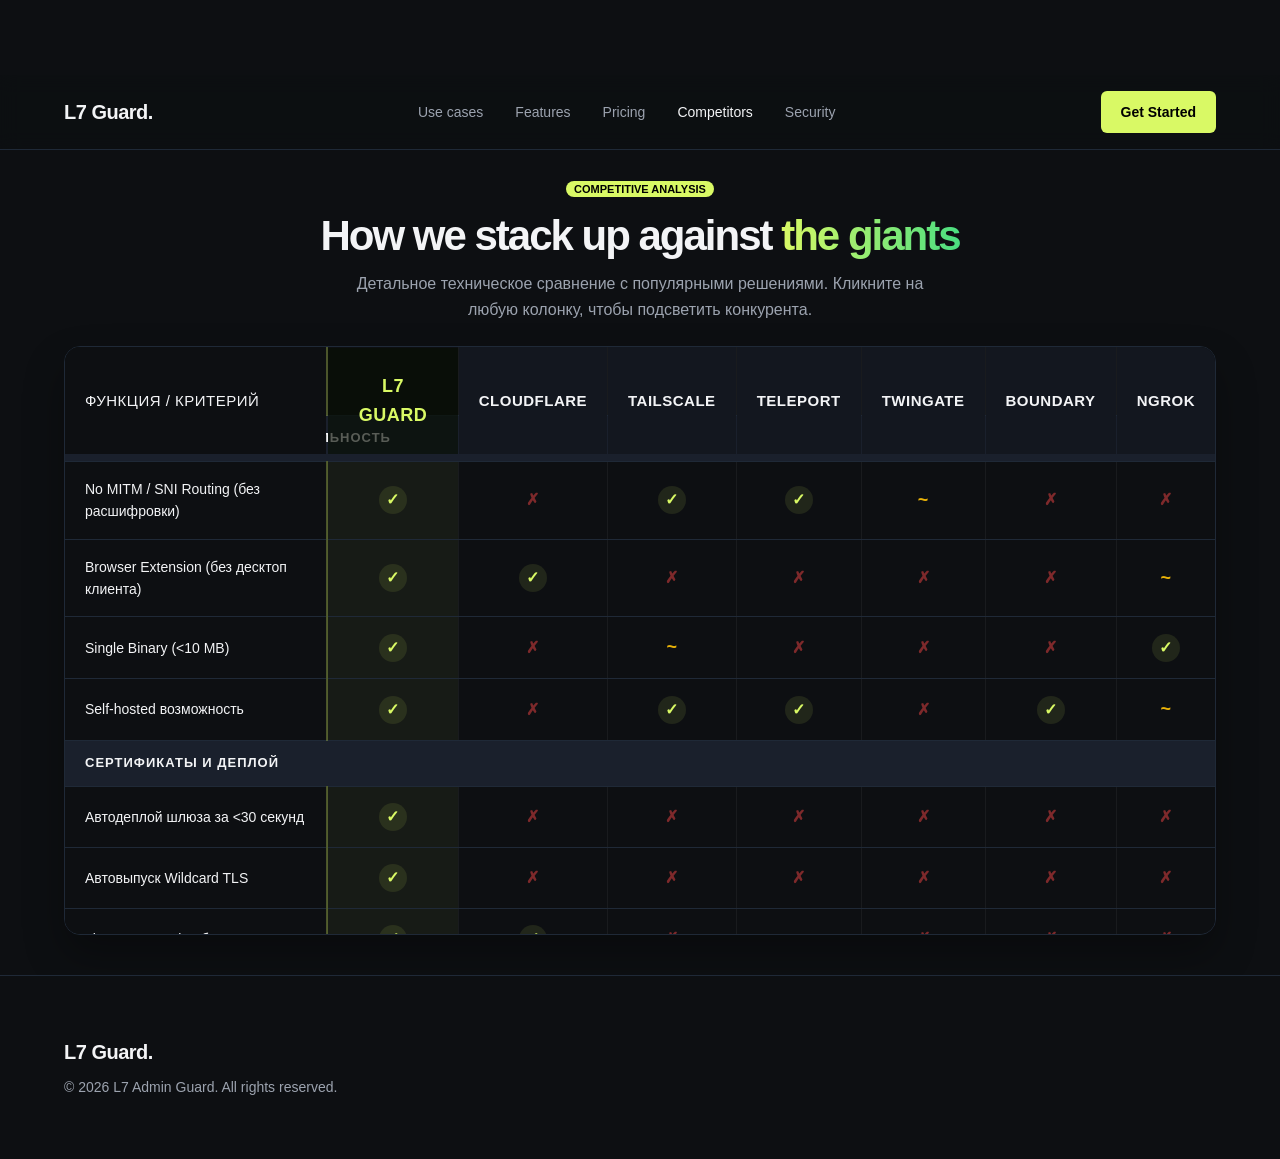
==== competitor.html @ 30b0e9c5 "Add files via upload" ====
<!DOCTYPE html>
<html lang="en">
<head>
    <meta charset="UTF-8">
    <meta name="viewport" content="width=device-width, initial-scale=1.0">
    <title>Competitors Matrix - L7 Admin Guard</title>
    <link rel="stylesheet" href="style.css">
    <link rel="stylesheet" href="competitors.css">
</head>
<body>

    <header class="navbar">
        <div class="container nav-container">
            <a href="index.html" class="logo">L7 Guard.</a>
            <ul class="nav-links">
                <li><a href="usecases.html">Use cases</a></li>
                <li><a href="features.html">Features</a></li>
                <li><a href="pricing.html">Pricing</a></li>
                <li><a href="competitor.html" style="color: var(--text-main);" >Competitors</a></li>               
                <li><a href="security.html">Security</a></li>
            </ul>
            <div class="nav-actions">
                <a href="index.html#start" class="btn btn-primary">Get Started</a>
            </div>
        </div>
    </header>

    <main class="main-content">
        
        <section id="competitors-main" class="competitors-combined-section">
            <div class="container combined-container">
                
                <div class="comp-header-text">
                    <span class="badge-tag">Competitive Analysis</span>
                    <h1 class="hero-title">How we stack up against <span class="text-gradient">the giants</span></h1>
                    <p class="section-subtitle">Детальное техническое сравнение с популярными решениями. Кликните на любую колонку, чтобы подсветить конкурента.</p>
                </div>

                <div class="matrix-wrapper">
                    <table class="competitor-matrix">
                        <thead>
                            <tr>
                                <th class="col-feature sticky-col">Функция / Критерий</th>
                                <th class="highlight-col clickable-col">L7 Guard</th>
                                <th class="clickable-col">Cloudflare</th>
                                <th class="clickable-col">Tailscale</th>
                                <th class="clickable-col">Teleport</th>
                                <th class="clickable-col">Twingate</th>
                                <th class="clickable-col">Boundary</th>
                                <th class="clickable-col">ngrok</th>
                            </tr>
                        </thead>
                        <tbody>
                            
                            <tr class="category-row">
                                <td colspan="8">Архитектура и Производительность</td>
                            </tr>
                            <tr>
                                <td class="col-feature sticky-col">No MITM / SNI Routing (без расшифровки)</td>
                                <td class="highlight-col"><span class="icon-yes">✓</span></td>
                                <td><span class="icon-no">✗</span></td>
                                <td><span class="icon-yes">✓</span></td>
                                <td><span class="icon-yes">✓</span></td>
                                <td><span class="icon-partial">~</span></td>
                                <td><span class="icon-no">✗</span></td>
                                <td><span class="icon-no">✗</span></td>
                            </tr>
                            <tr>
                                <td class="col-feature sticky-col">Browser Extension (без десктоп клиента)</td>
                                <td class="highlight-col"><span class="icon-yes">✓</span></td>
                                <td><span class="icon-yes">✓</span></td>
                                <td><span class="icon-no">✗</span></td>
                                <td><span class="icon-no">✗</span></td>
                                <td><span class="icon-no">✗</span></td>
                                <td><span class="icon-no">✗</span></td>
                                <td><span class="icon-partial">~</span></td>
                            </tr>
                            <tr>
                                <td class="col-feature sticky-col">Single Binary (<10 MB)</td>
                                <td class="highlight-col"><span class="icon-yes">✓</span></td>
                                <td><span class="icon-no">✗</span></td>
                                <td><span class="icon-partial">~</span></td>
                                <td><span class="icon-no">✗</span></td>
                                <td><span class="icon-no">✗</span></td>
                                <td><span class="icon-no">✗</span></td>
                                <td><span class="icon-yes">✓</span></td>
                            </tr>
                            <tr>
                                <td class="col-feature sticky-col">Self-hosted возможность</td>
                                <td class="highlight-col"><span class="icon-yes">✓</span></td>
                                <td><span class="icon-no">✗</span></td>
                                <td><span class="icon-yes">✓</span></td>
                                <td><span class="icon-yes">✓</span></td>
                                <td><span class="icon-no">✗</span></td>
                                <td><span class="icon-yes">✓</span></td>
                                <td><span class="icon-partial">~</span></td>
                            </tr>

                            <tr class="category-row">
                                <td colspan="8">Сертификаты и Деплой</td>
                            </tr>
                            <tr>
                                <td class="col-feature sticky-col">Автодеплой шлюза за <30 секунд</td>
                                <td class="highlight-col"><span class="icon-yes">✓</span></td>
                                <td><span class="icon-no">✗</span></td>
                                <td><span class="icon-no">✗</span></td>
                                <td><span class="icon-no">✗</span></td>
                                <td><span class="icon-no">✗</span></td>
                                <td><span class="icon-no">✗</span></td>
                                <td><span class="icon-no">✗</span></td>
                            </tr>
                            <tr>
                                <td class="col-feature sticky-col">Автовыпуск Wildcard TLS</td>
                                <td class="highlight-col"><span class="icon-yes">✓</span></td>
                                <td><span class="icon-no">✗</span></td>
                                <td><span class="icon-no">✗</span></td>
                                <td><span class="icon-no">✗</span></td>
                                <td><span class="icon-no">✗</span></td>
                                <td><span class="icon-no">✗</span></td>
                                <td><span class="icon-no">✗</span></td>
                            </tr>
                            <tr>
                                <td class="col-feature sticky-col">Live Cert Rotation без рестарта</td>
                                <td class="highlight-col"><span class="icon-yes">✓</span></td>
                                <td><span class="icon-yes">✓</span></td>
                                <td><span class="icon-no">✗</span></td>
                                <td><span class="icon-partial">~</span></td>
                                <td><span class="icon-no">✗</span></td>
                                <td><span class="icon-no">✗</span></td>
                                <td><span class="icon-no">✗</span></td>
                            </tr>

                            <tr class="category-row">
                                <td colspan="8">Управление доступом</td>
                            </tr>
                            <tr>
                                <td class="col-feature sticky-col">Stateful TTL (изменение на лету)</td>
                                <td class="highlight-col"><span class="icon-yes">✓</span></td>
                                <td><span class="icon-no">✗</span></td>
                                <td><span class="icon-no">✗</span></td>
                                <td><span class="icon-no">✗</span></td>
                                <td><span class="icon-no">✗</span></td>
                                <td><span class="icon-no">✗</span></td>
                                <td><span class="icon-no">✗</span></td>
                            </tr>
                            <tr>
                                <td class="col-feature sticky-col">Instant Kill-Switch (мгновенный отзыв)</td>
                                <td class="highlight-col"><span class="icon-yes">✓</span></td>
                                <td><span class="icon-yes">✓</span></td>
                                <td><span class="icon-yes">✓</span></td>
                                <td><span class="icon-yes">✓</span></td>
                                <td><span class="icon-yes">✓</span></td>
                                <td><span class="icon-yes">✓</span></td>
                                <td><span class="icon-no">✗</span></td>
                            </tr>
                            <tr>
                                <td class="col-feature sticky-col">Bandwidth Quota / Лимиты трафика</td>
                                <td class="highlight-col"><span class="icon-yes">✓</span></td>
                                <td><span class="icon-no">✗</span></td>
                                <td><span class="icon-no">✗</span></td>
                                <td><span class="icon-partial">~</span></td>
                                <td><span class="icon-no">✗</span></td>
                                <td><span class="icon-no">✗</span></td>
                                <td><span class="icon-partial">~</span></td>
                            </tr>

                            <tr class="category-row">
                                <td colspan="8">Браузер и UX</td>
                            </tr>
                            <tr>
                                <td class="col-feature sticky-col">Per-Tab Split Tunneling</td>
                                <td class="highlight-col"><span class="icon-yes">✓</span></td>
                                <td><span class="icon-no">✗</span></td>
                                <td><span class="icon-no">✗</span></td>
                                <td><span class="icon-no">✗</span></td>
                                <td><span class="icon-no">✗</span></td>
                                <td><span class="icon-no">✗</span></td>
                                <td><span class="icon-no">✗</span></td>
                            </tr>
                            <tr>
                                <td class="col-feature sticky-col">Stealth Mode (404 для сканеров)</td>
                                <td class="highlight-col"><span class="icon-yes">✓</span></td>
                                <td><span class="icon-no">✗</span></td>
                                <td><span class="icon-no">✗</span></td>
                                <td><span class="icon-no">✗</span></td>
                                <td><span class="icon-no">✗</span></td>
                                <td><span class="icon-no">✗</span></td>
                                <td><span class="icon-no">✗</span></td>
                            </tr>

                            <tr class="summary-row">
                                <td class="col-feature sticky-col" style="font-weight: 800;">Уникальных функций</td>
                                <td class="highlight-col" style="font-size: 24px; color: var(--text-main);">34/34</td>
                                <td>8/34</td>
                                <td>10/34</td>
                                <td>9/34</td>
                                <td>5/34</td>
                                <td>7/34</td>
                                <td>5/34</td>
                            </tr>

                        </tbody>
                    </table>
                </div>

            </div>
        </section>

    </main>

    <footer class="footer">
        <div class="container footer-content">
            <div class="footer-left">
                <span class="logo">L7 Guard.</span>
                <p class="copyright">&copy; 2026 L7 Admin Guard. All rights reserved.</p>
            </div>
        </div>
    </footer>

</body>
<script>
        document.addEventListener('DOMContentLoaded', () => {
            const table = document.querySelector('.competitor-matrix');
            if (!table) return;

            // Слушаем клики по таблице
            table.addEventListener('click', (e) => {
                // Ищем, по какой ячейке (td или th) кликнули
                const cell = e.target.closest('td, th');
                if (!cell) return;

                // Запрещаем кликать по первой колонке с названиями и по строкам-разделителям
                if (cell.classList.contains('col-feature') || cell.hasAttribute('colspan')) return;

                // Узнаем порядковый номер колонки, по которой кликнули (от 0 до 7)
                const targetIndex = cell.cellIndex;

                // 1. Убираем подсветку у ВСЕХ ячеек
                const allCells = table.querySelectorAll('td, th');
                allCells.forEach(c => c.classList.remove('highlight-col'));

                // 2. Добавляем подсветку ВСЕМ ячейкам, которые находятся в этой же колонке
                const rows = table.querySelectorAll('tr');
                rows.forEach(row => {
                    // Пропускаем строки с названиями категорий
                    if (row.classList.contains('category-row')) return;
                    
                    const targetCell = row.children[targetIndex];
                    if (targetCell) {
                        targetCell.classList.add('highlight-col');
                    }
                });
            });
        });
    </script>
</html>
---- style.css ----
/* ========================================== */
/* 1. БАЗОВЫЙ СБРОС И ПЕРЕМЕННЫЕ              */
/* ========================================== */

/* Сбрасываем стандартные отступы браузера, чтобы все было ровно */
* {
    margin: 0;
    padding: 0;
    box-sizing: border-box;
}

:root {
    /* Цветовая палитра в стиле Twingate/Bun */
    --bg-color: #0d0f12;       /* Глубокий темный фон */
    --nav-bg: rgba(13, 15, 18, 0.8); /* Полупрозрачный фон для хедера */
    
    --text-main: #f3f4f6;      /* Основной светлый текст (не чисто белый, чтобы не резало глаза) */
    --text-muted: #9ca3af;     /* Серый текст для второстепенной инфы */
    
    --accent-color: #d9f965;   /* Яркий кислотно-зеленый/желтый акцент */
    --accent-hover: #bde045;   /* Цвет акцента при наведении мыши */
    
    --border-color: #1f2937;   /* Цвет тонких разделительных линий */
}

/* ========================================== */
/* 2. НАСТРОЙКИ ТЕЛА (BODY) И КОНТЕЙНЕРА      */
/* ========================================== */

body {
    /* Используем системные шрифты (будет выглядеть современно на любом устройстве) */
    font-family: -apple-system, BlinkMacSystemFont, "Segoe UI", Roboto, Helvetica, Arial, sans-serif;
    background-color: var(--bg-color);
    color: var(--text-main);
    line-height: 1.6; /* Комфортный межстрочный интервал для чтения */
    overflow-x: hidden; /* Запрещаем горизонтальный скролл (чтобы сайт не "шатался") */
}

/* Контейнер ограничивает ширину контента на больших мониторах и центрирует его */
.container {
    max-width: 1200px;
    margin: 0 auto; /* Центрирование */
    padding: 0 24px; /* Отступы по бокам для мобилок */
}

/* Убираем подчеркивание у всех ссылок */
a {
    text-decoration: none;
    color: inherit;
}
/* ========================================== */
/* МАГНИТНЫЙ СКРОЛЛ (ИДЕАЛЬНЫЙ)               */
/* ========================================== */

html {
    scroll-snap-type: y mandatory; /* Возвращаем mandatory для четких переключений */
    scroll-behavior: smooth;
    /* Убрали scroll-padding-top, он ломал выравнивание */
}

/* Применяем жесткие правила КО ВСЕМ секциям на сайте */
section {
    scroll-snap-align: start;
    scroll-snap-stop: always; /* Запрещаем пролетать мимо блоков */
    
    height: 110vh; /* ВАЖНО: Строго 100% высоты экрана */
    overflow: hidden; /* ВАЖНО: Обрезаем всё невидимое, чтобы скролл не застревал */
    
    box-sizing: border-box;
    padding-top: 80px; /* Отступаем размер хедера ВНУТРИ блока */
    padding-bottom: 20px; /* Небольшой защитный отступ снизу */
}

/* Обнуляем старые отступы у всех наших блоков, чтобы они не ломали высоту 100vh */
.hero-section,
.features-section,
.hassle-free-v2-section,
.v3-section {
    padding: 0; 
    display: flex;
    flex-direction: column;
    justify-content: center; /* Контент всегда будет идеально по центру */
}

/* Чуть уменьшим высоту 2-го варианта, чтобы он точно красиво смотрелся */
.v2-layout {
    height: 65vh; 
}
/* ========================================== */
/* 3. КНОПКИ                                  */
/* ========================================== */

.btn {
    display: inline-block;
    padding: 10px 20px;
    border-radius: 6px;
    font-weight: 600;
    font-size: 14px;
    transition: all 0.2s ease; /* Плавная анимация при наведении */
    cursor: pointer;
}

.btn-primary {
    background-color: var(--accent-color);
    color: #000; /* Черный текст на ярком фоне отлично читается */
}

.btn-primary:hover {
    background-color: var(--accent-hover);
    transform: translateY(-2px); /* Легкое "подпрыгивание" кнопки */
}

/* ========================================== */
/* 4. ХЕДЕР (НАВИГАЦИЯ)                       */
/* ========================================== */

.navbar {
    position: sticky; /* Хедер прилипает к верху при скролле */
    top: 0;
    width: 100%;
    background-color: var(--nav-bg);
    backdrop-filter: blur(10px); /* Эффект размытия заднего фона (как у Apple) */
    border-bottom: 1px solid var(--border-color);
    z-index: 1000; /* Хедер всегда поверх остального контента */
    padding: 16px 0;
}

.nav-container {
    display: flex;
    justify-content: space-between; /* Распределяем: лого слева, ссылки по центру, кнопка справа */
    align-items: center;
}

.logo {
    font-size: 20px;
    font-weight: 700;
    color: var(--text-main);
    letter-spacing: -0.5px;
}

.nav-links {
    display: flex;
    list-style: none; /* Убираем точки у списка */
    gap: 32px; /* Расстояние между ссылками */
}

.nav-links a {
    color: var(--text-muted);
    font-size: 14px;
    font-weight: 500;
    transition: color 0.2s;
}

.nav-links a:hover {
    color: var(--text-main); /* Ссылка светлеет при наведении */
}

/* ========================================== */
/* 5. ФУТЕР (ПОДВАЛ)                          */
/* ========================================== */

.footer {
    /* ВАЖНО: Делаем футер магнитной точкой! 
       align: end примагнитит его к самому низу экрана */
    scroll-snap-align: end; 
    
    border-top: 1px solid var(--border-color);
    padding: 60px 0; /* Делаем его чуть побольше внутри */
    
    /* Убрали margin-top: 80px, чтобы между последним блоком 
       и футером не было странной черной дыры */
       
    background-color: var(--bg-color); /* Гарантируем, что фон темный */
    position: relative;
    z-index: 10;
}

.footer-content {
    display: flex;
    justify-content: space-between;
    align-items: center;
}

.copyright {
    color: var(--text-muted);
    font-size: 14px;
    margin-top: 8px;
}

.footer-links {
    display: flex;
    gap: 24px;
}

.footer-links a {
    color: var(--text-muted);
    font-size: 14px;
    transition: color 0.2s ease;
}

.footer-links a:hover {
    color: var(--text-main);
}

/* ========================================== */
/* 6. ГЛАВНЫЙ ЭКРАН (HERO SECTION)            */
/* ========================================== */

.hero-section {
    /* НОВОЕ: Заставляем блок занимать минимум 100% высоты экрана */
    min-height: 100vh; 
    
    /* НОВОЕ: Центрируем контент ровно по середине экрана */
    display: flex;
    flex-direction: column;
    justify-content: center; 
    align-items: center;
    
    text-align: center;
    padding: 80px 0; /* Оставляем защитные отступы, чтобы текст не прилипал к краям на маленьких экранах */
}

.hero-container {
    max-width: 800px; /* Сужаем контейнер текста, чтобы он не был слишком длинным */
}

/* Маленькая плашка "NEW" */
.hero-badge {
    display: inline-flex;
    align-items: center;
    gap: 8px;
    background: rgba(255, 255, 255, 0.05);
    border: 1px solid var(--border-color);
    padding: 6px 16px;
    border-radius: 100px;
    font-size: 13px;
    color: var(--text-muted);
    margin-bottom: 32px;
}

.badge-tag {
    background: var(--accent-color);
    color: #000;
    padding: 2px 8px;
    border-radius: 100px;
    font-weight: 700;
    font-size: 11px;
    text-transform: uppercase;
}

/* Заголовки */
.hero-title {
    font-size: 72px;
    font-weight: 800;
    line-height: 1.1;
    letter-spacing: -2px;
    margin-bottom: 16px;
}

/* Делаем часть текста градиентной (как у ngrok) */
.text-gradient {
    background: linear-gradient(90deg, #d9f965, #4ade80);
    -webkit-background-clip: text;
    -webkit-text-fill-color: transparent;
}

.hero-subtitle {
    font-size: 32px;
    font-weight: 500;
    color: var(--text-main);
    margin-bottom: 32px;
}

/* Блок описания и магия перевода */
.hero-desc-wrapper {
    position: relative;
    margin-bottom: 48px;
    min-height: 80px; /* Чтобы блок не прыгал по высоте при смене текста */
    cursor: help; /* Меняем курсор на знак вопроса, чтобы дать подсказку */
}

.hero-desc {
    font-size: 18px;
    color: var(--text-muted);
    line-height: 1.6;
    transition: opacity 0.3s ease, transform 0.3s ease;
}

/* Английский текст виден по умолчанию */
.text-en {
    opacity: 1;
    position: relative;
    z-index: 1;
}

/* Русский текст скрыт и лежит "поверх" (абсолютное позиционирование) */
.text-ru {
    position: absolute;
    top: 0;
    left: 0;
    width: 100%;
    opacity: 0;
    z-index: 2;
    pointer-events: none;
    color: var(--text-main); /* Делаем перевод чуть светлее для контраста */
}

/* При наведении на весь блок wrapper: скрываем EN, показываем RU */
.hero-desc-wrapper:hover .text-en { opacity: 0; }
.hero-desc-wrapper:hover .text-ru { opacity: 1; }

/* Кнопки */
.hero-buttons {
    display: flex;
    justify-content: center;
    gap: 16px;
}

.btn-large {
    padding: 14px 28px;
    font-size: 16px;
    border-radius: 8px;
}

.btn-secondary {
    background-color: transparent;
    color: var(--text-main);
    border: 1px solid var(--border-color);
}

.btn-secondary:hover {
    background-color: rgba(255, 255, 255, 0.05);
    border-color: var(--text-muted);
}

/* ========================================== */
/* 7. АНИМАЦИЯ ПОЯВЛЕНИЯ ПРИ СКРОЛЛЕ          */
/* ========================================== */

/* Начальное состояние блока: невидим и сдвинут вниз на 30px */
.reveal {
    opacity: 0;
    transform: translateY(30px);
    transition: opacity 0.8s ease-out, transform 0.8s ease-out;
}

/* Конечное состояние блока (класс будет добавлять JS) */
.reveal.active {
    opacity: 1;
    transform: translateY(0);
}

/* ========================================== */
/* 8. БЛОК С ФИЧАМИ (ОСНОВНЫЕ ЗАДАЧИ)         */
/* ========================================== */

.features-section {
    /* НОВОЕ: Тоже делаем его высотой во весь экран */
    min-height: 100vh; 
    
    /* НОВОЕ: Центрируем по вертикали */
    display: flex;
    align-items: center; 
    
    padding: 80px 0;
}

.features-container {
    display: flex;
    gap: 60px; /* Расстояние между колонкой текста и картинкой */
    align-items: center; /* Центрируем по вертикали */
}

/* Колонки делят пространство 50/50 */
.features-content {
    flex: 1;
}

.features-visual {
    flex: 1;
}

/* Заголовок раздела */
.section-title {
    font-size: 40px;
    font-weight: 700;
    margin-bottom: 40px;
    line-height: 1.2;
    letter-spacing: -1px;
}

/* Список пунктов */
.features-list {
    display: flex;
    flex-direction: column;
    gap: 15px;
}

/* Оформление каждого пункта как ссылки */
.feature-item {
    display: block;
    padding: 10px;
    border-radius: 12px;
    border: 1px solid transparent;
    transition: all 0.3s ease;
    background: transparent;
}

/* Эффект при наведении на пункт (как у Twingate) */
.feature-item:hover {
    background: rgba(255, 255, 255, 0.03);
    border-color: var(--border-color);
    transform: translateX(5px); /* Легкий сдвиг вправо */
}

.feature-item h3 {
    font-size: 20px;
    font-weight: 600;
    color: var(--text-main);
    margin-bottom: 8px;
    transition: color 0.3s ease;
}

.feature-item:hover h3 {
    color: var(--accent-color); /* Заголовок зеленеет при наведении */
}

/* Блок-обертка для перевода в фичах */
.feature-desc-wrapper {
    position: relative;
    min-height: 60px; /* Фиксируем высоту, чтобы пункты не прыгали */
    cursor: help;
}

.feature-desc-wrapper p {
    font-size: 15px;
    line-height: 1.6;
    margin: 0;
    transition: opacity 0.3s ease;
}

.feature-desc-wrapper .text-en {
    color: var(--text-muted);
    opacity: 1;
    position: relative;
    z-index: 1;
}

.feature-desc-wrapper .text-ru {
    color: var(--text-main);
    position: absolute;
    top: 0;
    left: 0;
    width: 100%;
    opacity: 0;
    z-index: 2;
    pointer-events: none;
}

/* Логика перевода при наведении (работает только для наведенного пункта) */
.feature-item:hover .text-en { opacity: 0; }
.feature-item:hover .text-ru { opacity: 1; }

/* Оформление заглушки для картинки */
.image-placeholder {
    width: 100%;
    aspect-ratio: 4 / 3; /* Пропорции картинки */
    background: linear-gradient(145deg, #1f2937, #111827);
    border: 1px dashed #374151;
    border-radius: 16px;
    display: flex;
    justify-content: center;
    align-items: center;
    text-align: center;
    padding: 20px;
}

.placeholder-text {
    color: var(--text-muted);
    font-size: 14px;
}

.placeholder-text span {
    font-size: 32px;
    display: block;
    margin-bottom: 12px;
}

/* ========================================== */
/* 9. БЕЗОПАСНОСТЬ БЕЗ МОРОКИ (ВАРИАНТ 1)     */
/* ========================================== */

.hassle-free-section {
    min-height: 100vh;
    display: flex;
    align-items: center;
    padding: 100px 0;
}

/* Центрируем заголовок для этого блока */
.center-header {
    text-align: center;
    margin-bottom: 60px;
}

.section-subtitle {
    font-size: 20px;
    color: var(--text-muted);
}

/* Настраиваем сетку (Grid) */
.features-grid {
    display: grid;
    /* Жестко задаем 3 одинаковые колонки */
    grid-template-columns: repeat(3, 1fr);
    gap: 24px;
}

/* Если экран меньше 900px (планшеты), делаем 2 колонки */
@media (max-width: 900px) {
    .features-grid {
        grid-template-columns: repeat(2, 1fr);
    }
}

/* Если экран меньше 600px (телефоны), делаем 1 колонку */
@media (max-width: 600px) {
    .features-grid {
        grid-template-columns: 1fr;
    }
}

/* Оформление самой карточки */
.feature-card {
    background: rgba(255, 255, 255, 0.02);
    border: 1px solid var(--border-color);
    border-radius: 16px;
    padding: 32px;
    transition: all 0.3s ease;
    display: flex;
    flex-direction: column;
}

/* Эффект при наведении на карточку: граница светлеет, карточка чуть приподнимается */
.feature-card:hover {
    background: rgba(255, 255, 255, 0.04);
    border-color: rgba(255, 255, 255, 0.15);
    transform: translateY(-5px);
}

/* Заглушка под иллюстрацию/иконку */
.card-icon {
    width: 48px;
    height: 48px;
    background: rgba(217, 249, 101, 0.1); /* Легкий оттенок нашего акцентного цвета */
    border-radius: 12px;
    display: flex;
    justify-content: center;
    align-items: center;
    font-size: 24px;
    margin-bottom: 24px;
    color: var(--accent-color);
}

.feature-card h3 {
    font-size: 18px;
    font-weight: 600;
    margin-bottom: 12px;
    color: var(--text-main);
}

/* Обертка для перевода в карточках */
.card-desc-wrapper {
    position: relative;
    flex-grow: 1; /* Чтобы описание занимало все оставшееся место по высоте */
    cursor: help;
}

.card-desc-wrapper p {
    font-size: 14px;
    line-height: 1.6;
    margin: 0;
    transition: opacity 0.3s ease;
}

.card-desc-wrapper .text-en {
    color: var(--text-muted);
    opacity: 1;
    position: relative;
    z-index: 1;
}

.card-desc-wrapper .text-ru {
    color: var(--text-main);
    position: absolute;
    top: 0;
    left: 0;
    width: 100%;
    opacity: 0;
    z-index: 2;
    pointer-events: none;
}

/* Логика перевода: при наведении НА КАРТОЧКУ меняем текст */
.feature-card:hover .text-en { opacity: 0; }
.feature-card:hover .text-ru { opacity: 1; }



/* ========================================== */
/* 10. БЕЗОПАСНОСТЬ БЕЗ МОРОКИ (ВАРИАНТ 2)    */
/* ========================================== */

.hassle-free-v2-section {
    display: flex;
    flex-direction: column;
    justify-content: center;
    padding: 40px 0; /* Чуть уменьшили отступы */
}

.v2-layout {
    display: flex;
    gap: 40px;
    align-items: stretch; /* Заставляет левую и правую колонки быть одинаковой высоты */
    height: 75vh; /* Фиксируем высоту всего интерактивного блока */
}

/* Левая колонка: теперь она НЕ скроллится физически */
.v2-tabs-column {
    flex: 1;
    display: flex;
    flex-direction: column;
    justify-content: space-between; /* Равномерно распределяет 6 пунктов по высоте */
    height: 100%; 
    /* Никаких overflow: auto и padding-top/bottom здесь больше нет */
}

/* Правая колонка: стоит на месте и равна по высоте левой */
.v2-visual-column {
    flex: 1;
    height: 100%;
}

.sticky-visual-container {
    width: 100%;
    height: 100%;
    background: linear-gradient(145deg, #0d0f12, #1a1e24);
    border: 1px solid var(--border-color);
    border-radius: 20px;
    display: flex;
    flex-direction: column;
    align-items: center;
    justify-content: center;
    text-align: center;
    box-shadow: 0 20px 40px rgba(0,0,0,0.5);
    padding: 40px;
}

/* Делаем пункты чуть компактнее, чтобы все 6 влезли на экран */
.v2-tab-item {
    display: flex;
    gap: 16px;
    padding: 16px 20px; /* Уменьшили внутренние отступы */
    border-left: 2px solid var(--border-color);
    cursor: pointer;
    transition: all 0.3s ease;
    opacity: 0.4;
}

.v2-tab-item.active, 
.v2-tab-item:hover {
    opacity: 1;
    background: rgba(255, 255, 255, 0.02);
}

.v2-tab-item.active {
    border-left-color: var(--accent-color);
}

.tab-icon {
    font-size: 20px;
    margin-top: 2px;
}

.v2-tab-item h3 {
    font-size: 18px; /* Чуть уменьшили заголовок */
    font-weight: 600;
    margin-bottom: 8px;
    color: var(--text-main);
}

.tab-desc-wrapper {
    position: relative;
    min-height: 50px; /* Уменьшили высоту под текст */
}

.tab-desc-wrapper p {
    font-size: 14px; /* Уменьшили шрифт текста */
    line-height: 1.5;
    margin: 0;
    transition: opacity 0.3s ease;
}

.tab-desc-wrapper p {
    font-size: 16px;
    line-height: 1.6;
    margin: 0;
    transition: opacity 0.3s ease;
}

.tab-desc-wrapper .text-en {
    color: var(--text-muted);
    opacity: 1;
    position: relative;
    z-index: 1;
}

.tab-desc-wrapper .text-ru {
    color: var(--text-main);
    position: absolute;
    top: 0;
    left: 0;
    width: 100%;
    opacity: 0;
    z-index: 2;
    pointer-events: none;
}

/* Магия перевода при наведении */
.v2-tab-item:hover .text-en { opacity: 0; }
.v2-tab-item:hover .text-ru { opacity: 1; }

/* Оформление заглушки справа */
.sticky-visual-container {
    width: 100%;
    height: 100%;
    background: linear-gradient(145deg, #0d0f12, #1a1e24);
    border: 1px solid var(--border-color);
    border-radius: 20px;
    display: flex;
    align-items: center;
    justify-content: center;
    text-align: center;
    box-shadow: 0 20px 40px rgba(0,0,0,0.5);
    padding: 40px;
}

/* Адаптив для телефонов: убираем sticky, ставим картинку под каждым блоком (или просто прячем картинку) */
@media (max-width: 900px) {
    .v2-layout {
        flex-direction: column;
    }
    .v2-visual-column {
        position: relative;
        top: 0;
        width: 100%;
        height: 300px;
        order: -1; /* Ставим картинку над списком на мобилках */
        margin-bottom: 40px;
    }
    .v2-tabs-column {
        padding-bottom: 0;
    }
}

/* ========================================== */
/* 11. БЕЗОПАСНОСТЬ БЕЗ МОРОКИ (ВАРИАНТ 3 - ЗИГЗАГ) */
/* ========================================== */

.v3-section {
    display: flex;
    flex-direction: column;
    justify-content: center;
    padding: 40px 0; /* Даем немного воздуха сверху и снизу */
}

/* Строка зигзага (теперь это кликабельная ссылка) */
.v3-row {
    display: flex;
    align-items: center;
    gap: 10px; /* Было 60px — делаем ближе друг к другу */
    margin-bottom: 15px; /* Уменьшаем отступ между рядами, чтобы все 3 точно влезли в экран */
    text-decoration: none; /* Убираем подчеркивание у ссылки */
    color: inherit; /* Оставляем нормальный цвет текста */
    padding: 12px; /* Добавляем невидимый отступ внутри */
    border-radius: 20px;
    transition: background-color 0.3s ease, transform 0.3s ease;
}

/* Легкий эффект при наведении на весь блок-ссылку */
.v3-row:hover {
    background-color: rgba(255, 255, 255, 0.02); /* Еле заметный фон */
}

.v3-row:last-child {
    margin-bottom: 0;
}

.v3-row.reverse {
    flex-direction: row-reverse;
}

.v3-text {
    flex: 1;
}

.v3-visual {
    flex: 1;
    display: flex;
    justify-content: center; /* Центрируем видео в своей колонке */
}

/* Заголовки как у Bun (с цветным выделением) */
.v3-title {
    font-size: 28px;
    font-weight: 800;
    margin-bottom: 12px;
    letter-spacing: -0.5px;
    color: var(--text-main);
}

.highlight {
    color: var(--accent-color);
}

/* Обертка для перевода */
.v3-desc-wrapper {
    position: relative;
    min-height: 50px;
    cursor: help;
}

.v3-desc-wrapper p {
    font-size: 15px;
    line-height: 1.6;
    margin: 0;
    transition: opacity 0.3s ease;
}

.v3-desc-wrapper .text-en { color: var(--text-muted); opacity: 1; position: relative; z-index: 1; }
.v3-desc-wrapper .text-ru { color: var(--text-main); position: absolute; top: 0; left: 0; width: 100%; opacity: 0; z-index: 2; pointer-events: none; }

.v3-row:hover .text-en { opacity: 0; }
.v3-row:hover .text-ru { opacity: 1; }

/* Заглушка под видео (Делаем более "квадратной") */
.v3-video-placeholder {
    width: 90%; /* Слегка сужаем, чтобы не казалась слишком длинной */
    height: auto; 
    aspect-ratio: 16 / 10; /* Пропорции вместо жесткой высоты! Выглядит более естественно для видео/картинок */
    max-height: 220px; /* Защита, чтобы блок не стал слишком гигантским на больших экранах */
    background: linear-gradient(135deg, #1f2937, #111827);
    border: 1px solid var(--border-color);
    border-radius: 16px; /* Чуть скруглили углы */
    display: flex;
    flex-direction: column;
    justify-content: center;
    align-items: center;
    color: var(--text-muted);
    font-size: 14px;
    font-weight: 600;
    transition: transform 0.3s ease, border-color 0.3s ease, box-shadow 0.3s ease;
}


/* Кнопка Play по центру */
.play-btn {
    width: 48px;
    height: 48px;
    border-radius: 50%;
    background: rgba(0,0,0,0.5);
    border: 2px solid var(--accent-color);
    color: var(--accent-color);
    display: flex;
    justify-content: center;
    align-items: center;
    font-size: 18px;
    margin-bottom: 12px;
    padding-left: 4px; /* Чтобы треугольник казался по центру */
}

/* Анимация картинки при наведении на весь ряд (усиливаем эффект) */
.v3-row:hover .v3-video-placeholder {
    transform: scale(1.03);
    border-color: rgba(255,255,255,0.2);
    box-shadow: 0 10px 30px rgba(0,0,0,0.3);
}

/* Адаптив для телефонов: отключаем зигзаг, ставим картинки над текстом */
@media (max-width: 900px) {
    .v3-row, .v3-row.reverse {
        flex-direction: column-reverse;
        gap: 20px;
        text-align: center;
    }
    .v3-video-placeholder {
        height: 200px;
    }
    .v3-desc-wrapper .text-ru {
        text-align: center;
    }
}

/* ========================================== */
/* 12. СРАВНЕНИЕ С КОНКУРЕНТАМИ               */
/* ========================================== */

/* Используем те же правила обнуления, что и для других магнитных секций */
.comparison-section {
    padding: 0;
    display: flex;
    flex-direction: column;
    justify-content: center;
}

.comp-table-wrapper {
    background: rgba(255, 255, 255, 0.02);
    border: 1px solid var(--border-color);
    border-radius: 16px;
    overflow: hidden; /* Чтобы углы таблицы не вылезали за рамку */
}

/* Делаем сетку: 1-я колонка (20%), 2-я колонка (40%), 3-я колонка (40%) */
.comp-row {
    display: grid;
    grid-template-columns: 1fr 1.5fr 1.5fr;
    border-bottom: 1px solid var(--border-color);
    transition: background-color 0.2s ease;
}

.comp-row:last-child {
    border-bottom: none;
}

.comp-row:hover {
    background-color: rgba(255, 255, 255, 0.04);
}

.comp-col {
    padding: 16px 20px; /* Компактные отступы, чтобы таблица влезла в 100vh */
    font-size: 14px;
    line-height: 1.5;
    color: var(--text-muted);
    display: flex;
    align-items: flex-start;
    gap: 12px;
}

/* Шапка таблицы */
.comp-header {
    background: rgba(0, 0, 0, 0.3);
    font-weight: 700;
    text-transform: uppercase;
    font-size: 12px;
    letter-spacing: 0.5px;
}

.comp-header .comp-col {
    color: var(--text-main);
    align-items: center;
}

/* Выделение колонки с вашим продуктом (L7 Guard) */
.l7-col {
    background: rgba(217, 249, 101, 0.05); /* Легкая заливка акцентным цветом */
    color: var(--text-main);
    font-weight: 500;
    border-left: 1px solid rgba(217, 249, 101, 0.1);
    border-right: 1px solid rgba(217, 249, 101, 0.1);
}

/* Иконки крестика и галочки */
.icon-cross {
    color: #ef4444; /* Красный цвет для VPN */
    font-weight: bold;
    font-size: 16px;
    margin-top: -2px;
}

.icon-check {
    color: var(--accent-color); /* Ваш фирменный зеленый для L7 Guard */
    font-weight: bold;
    font-size: 16px;
    margin-top: -2px;
}

/* Адаптивность для мобильных телефонов (превращаем таблицу в карточки) */
@media (max-width: 900px) {
    .comp-row {
        grid-template-columns: 1fr;
        border-bottom: 2px solid var(--border-color);
        padding: 16px 0;
    }
    .comp-header {
        display: none; /* Прячем шапку на мобилках */
    }
    .comp-col {
        padding: 8px 16px;
    }
    .feature-col {
        font-weight: 700;
        color: var(--text-main);
        font-size: 16px;
        padding-bottom: 12px;
    }
    .l7-col {
        border: none;
        background: transparent;
    }
}
---- competitors.css ----
/* ========================================== */
/* СТИЛИ ДЛЯ МАТРИЦЫ КОНКУРЕНТОВ              */
/* ========================================== */

.matrix-wrapper {
    background: #0d0f12; /* Темный фон таблицы */
    border: 1px solid var(--border-color);
    border-radius: 16px;
    overflow-x: auto; /* ВАЖНО: включает горизонтальный скролл на мобилках */
    box-shadow: 0 20px 40px rgba(0,0,0,0.3);
}

/* Скрываем системный ползунок скролла для красоты */
.matrix-wrapper::-webkit-scrollbar {
    height: 8px;
}
.matrix-wrapper::-webkit-scrollbar-track {
    background: #1a202c;
    border-radius: 0 0 16px 16px;
}
.matrix-wrapper::-webkit-scrollbar-thumb {
    background: #4a5568;
    border-radius: 8px;
}

.competitor-matrix {
    width: 100%;
    min-width: 1000px; /* Таблица не будет сжиматься меньше этого значения */
    border-collapse: collapse;
    text-align: center;
}

.competitor-matrix th,
.competitor-matrix td {
    padding: 16px 20px;
    border-bottom: 1px solid var(--border-color);
    border-right: 1px solid rgba(255, 255, 255, 0.05);
    font-size: 14px;
    color: var(--text-muted);
    vertical-align: middle;
}

.competitor-matrix th:last-child,
.competitor-matrix td:last-child {
    border-right: none;
}

/* ШАПКА ТАБЛИЦЫ */
.competitor-matrix thead th {
    background: #13171f;
    font-weight: 600;
    color: var(--text-main);
    padding: 24px 20px;
    font-size: 15px;
    text-transform: uppercase;
    letter-spacing: 0.5px;
}

/* СТРОКИ-КАТЕГОРИИ (Разделители) */
.category-row td {
    background: #1a202c;
    color: var(--text-main);
    font-weight: 700;
    text-transform: uppercase;
    font-size: 13px;
    letter-spacing: 1px;
    text-align: left;
    padding: 12px 20px;
}

/* ЗАЛИПАЮЩАЯ ПЕРВАЯ КОЛОНКА */
/* Когда юзер скроллит таблицу вправо, первая колонка остается на месте */
.col-feature.sticky-col {
    position: sticky;
    left: 0;
    text-align: left;
    background: #0d0f12; /* Цвет фона должен совпадать с таблицей */
    z-index: 2; /* Чтобы она была поверх других ячеек при скролле */
    font-weight: 500;
    color: var(--text-main);
    max-width: 300px; /* Ограничиваем ширину длинного текста */
}

/* ПОДСВЕТКА НАШЕГО ПРОДУКТА (L7 Guard) */
.col-l7.highlight-col {
    background: rgba(217, 249, 101, 0.05); /* Легкий зеленый акцент */
    font-weight: bold;
    color: var(--text-main);
    border-left: 2px solid rgba(217, 249, 101, 0.3);
    border-right: 2px solid rgba(217, 249, 101, 0.3);
}

.competitor-matrix thead .col-l7.highlight-col {
    background: rgba(217, 249, 101, 0.1);
    color: var(--accent-color);
    border-top: 2px solid var(--accent-color);
    font-size: 18px;
    font-weight: 800;
}

/* ИКОНКИ ДА/НЕТ/ЧАСТИЧНО */
.icon-yes {
    display: inline-flex;
    justify-content: center;
    align-items: center;
    width: 28px;
    height: 28px;
    background: rgba(217, 249, 101, 0.1);
    color: var(--accent-color);
    border-radius: 50%;
    font-weight: 800;
    font-size: 16px;
}

.icon-no {
    color: #ef4444; /* Красный */
    font-weight: 800;
    font-size: 16px;
    opacity: 0.5; /* Делаем крестики менее навязчивыми */
}

.icon-partial {
    color: #eab308; /* Желтый */
    font-weight: 800;
    font-size: 18px;
}

/* Анимация при наведении на строку */
.competitor-matrix tbody tr:not(.category-row):not(.summary-row):hover td {
    background-color: rgba(255, 255, 255, 0.03);
}

/* ИТОГОВАЯ СТРОКА */
.summary-row td {
    border-top: 2px solid var(--border-color);
    background: #13171f;
    font-size: 16px;
    font-weight: bold;
    padding: 24px 20px;
}

/* ========================================== */
/* СТИЛИ ДЛЯ СТРАНИЦЫ КОНКУРЕНТОВ             */
/* ========================================== */

/* Делаем так, чтобы весь контент страницы занимал ровно 1 экран (100vh) */
.competitors-combined-section {
    height: 100vh;
    padding-top: 100px; /* Отступ под шапку сайта */
    padding-bottom: 40px;
    display: flex;
    flex-direction: column;
    overflow: hidden; /* Запрещаем скроллиться всей странице */
}

.combined-container {
    display: flex;
    flex-direction: column;
    height: 100%;
}

.comp-header-text {
    text-align: center;
    margin-bottom: 24px;
    flex-shrink: 0; /* Запрещаем тексту сплющиваться */
}

.comp-header-text .hero-title {
    font-size: 42px; /* Чуть уменьшили заголовок, чтобы дать место таблице */
    margin: 12px 0;
}

.comp-header-text .section-subtitle {
    font-size: 16px;
    margin: 0 auto;
    max-width: 600px;
}

/* ========================================== */
/* ОБОЛОЧКА ТАБЛИЦЫ (ВНУТРЕННИЙ СКРОЛЛ)       */
/* ========================================== */

.matrix-wrapper {
    flex-grow: 1; /* Забирает всё оставшееся место по высоте */
    min-height: 0; /* Обязательно для работы внутреннего скролла */
    background: #0d0f12; 
    border: 1px solid var(--border-color);
    border-radius: 16px;
    
    /* ВКЛЮЧАЕМ ДВОЙНОЙ СКРОЛЛ */
    overflow-x: auto; /* Горизонтальный скролл на телефонах */
    overflow-y: auto; /* Вертикальный скролл для самой таблицы */
    
    /* ВКЛЮЧАЕМ МАГНИТНОСТЬ ВНУТРИ ТАБЛИЦЫ */
    scroll-snap-type: y mandatory;
    scroll-behavior: smooth;
    
    box-shadow: 0 20px 40px rgba(0,0,0,0.3);
}

/* Примагничиваем строки-разделители категорий к верху таблицы */
.category-row {
    scroll-snap-align: start;
    scroll-margin-top: 68px; /* Отступаем размер "липкой" шапки таблицы, чтобы она не перекрыла заголовок */
}

/* Делаем шапку таблицы "липкой" по вертикали */
.competitor-matrix thead th {
    position: sticky;
    top: 0;
    z-index: 10;
    background: #13171f;
    font-weight: 600;
    color: var(--text-main);
    padding: 24px 20px;
    font-size: 15px;
    text-transform: uppercase;
    letter-spacing: 0.5px;
    box-shadow: 0 2px 10px rgba(0,0,0,0.5); /* Тень под шапкой при скролле */
}

/* Пересечение двух "липких" осей (левый верхний угол) */
.competitor-matrix thead th.col-feature {
    z-index: 12;
    left: 0;
}

/* ========================================== */
/* ИНТЕРАКТИВНАЯ ПОДСВЕТКА                    */
/* ========================================== */

/* Делаем шапки колонок кликабельными (курсор в виде пальца) */
.clickable-col {
    cursor: pointer;
    transition: background-color 0.2s ease, color 0.2s ease;
}

.clickable-col:hover {
    background: rgba(255, 255, 255, 0.05);
}

/* Класс, который JS будет добавлять нужной колонке */
.highlight-col {
    background: rgba(217, 249, 101, 0.05);
    font-weight: bold;
    color: var(--text-main);
    border-left: 2px solid rgba(217, 249, 101, 0.3);
    border-right: 2px solid rgba(217, 249, 101, 0.3);
    transition: all 0.3s ease; /* Плавное перетекание подсветки */
}

.competitor-matrix thead .highlight-col {
    background: rgba(9, 15, 4, 0.658);
    color: var(--accent-color);
    border-top: 2px solid var(--accent-color);
    font-size: 18px;
    font-weight: 800;
}
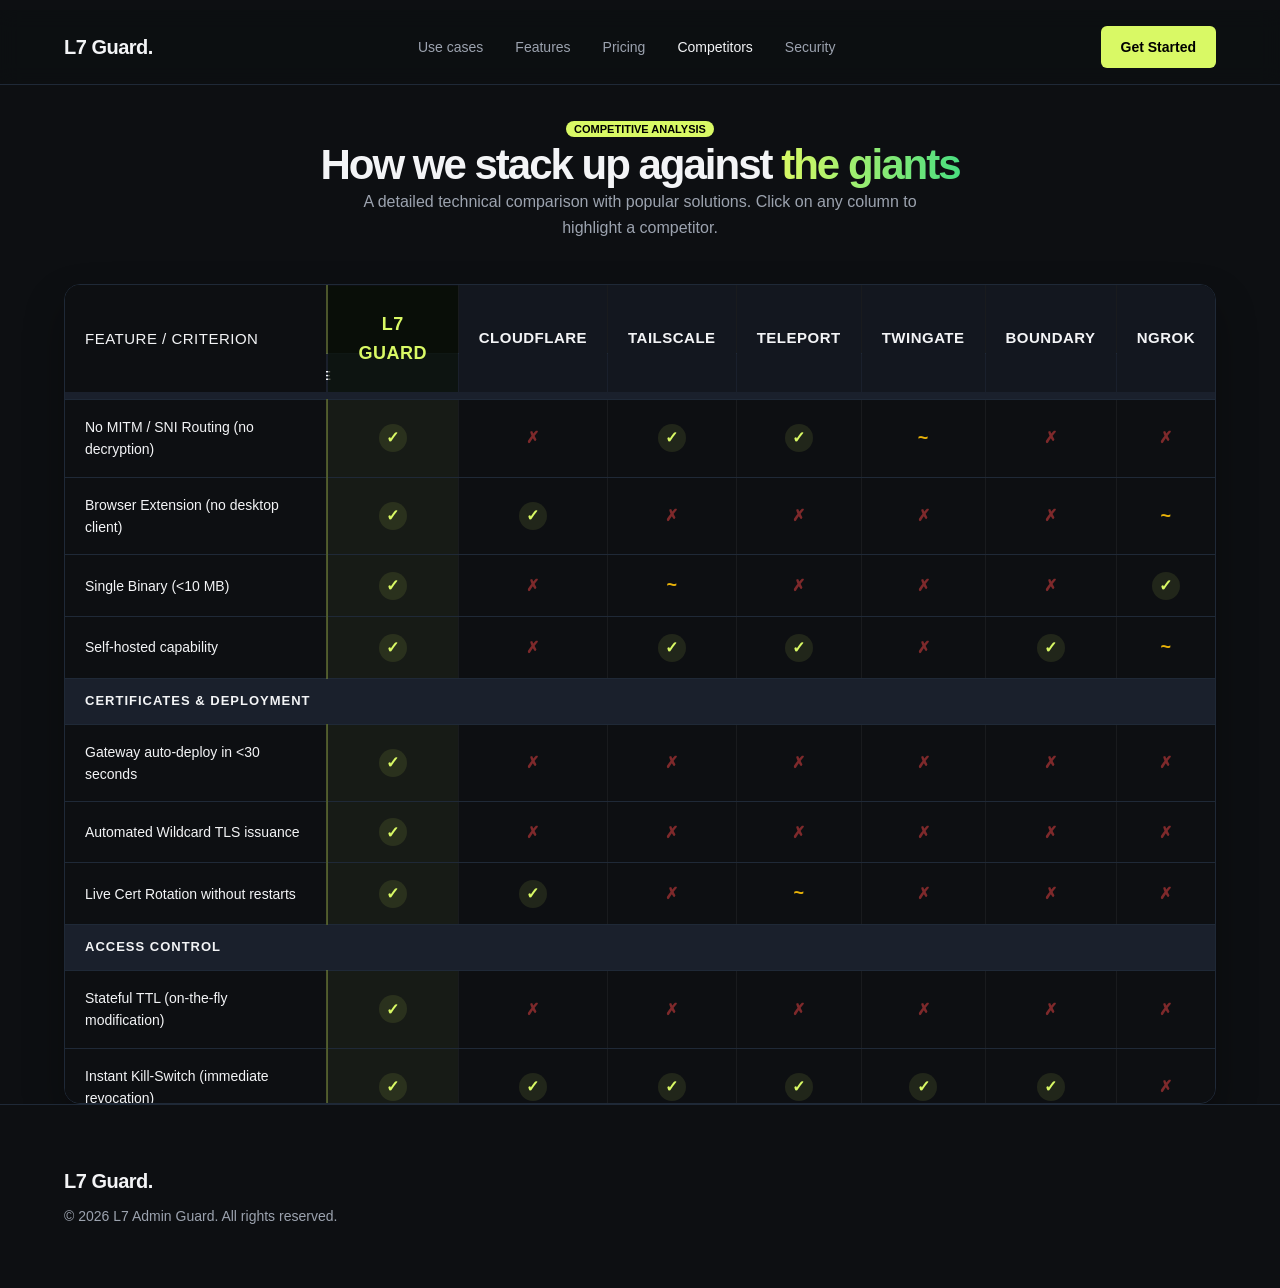
==== commit 4e9e331e: "Add files via upload" ====
--- a/competitor.html
+++ b/competitor.html
@@ -6,6 +6,8 @@
     <title>Competitors Matrix - L7 Admin Guard</title>
     <link rel="stylesheet" href="style.css">
     <link rel="stylesheet" href="competitors.css">
+    
+    
 </head>
 <body>
 
@@ -27,20 +29,24 @@
 
     <main class="main-content">
         
-        <section id="competitors-main" class="competitors-combined-section">
-            <div class="container combined-container">
-                
+        <section class="comp-title-stop">
+            <div class="container">
                 <div class="comp-header-text">
                     <span class="badge-tag">Competitive Analysis</span>
                     <h1 class="hero-title">How we stack up against <span class="text-gradient">the giants</span></h1>
-                    <p class="section-subtitle">Детальное техническое сравнение с популярными решениями. Кликните на любую колонку, чтобы подсветить конкурента.</p>
+                    <p class="section-subtitle">A detailed technical comparison with popular solutions. Click on any column to highlight a competitor.</p>
                 </div>
-
+            </div>
+        </section>
+
+        <section class="comp-table-stop">
+            <div class="container" style="height: 100%; display: flex; flex-direction: column;">
+                
                 <div class="matrix-wrapper">
                     <table class="competitor-matrix">
                         <thead>
                             <tr>
-                                <th class="col-feature sticky-col">Функция / Критерий</th>
+                                <th class="col-feature sticky-col">Feature / Criterion</th>
                                 <th class="highlight-col clickable-col">L7 Guard</th>
                                 <th class="clickable-col">Cloudflare</th>
                                 <th class="clickable-col">Tailscale</th>
@@ -53,119 +59,119 @@
                         <tbody>
                             
                             <tr class="category-row">
-                                <td colspan="8">Архитектура и Производительность</td>
-                            </tr>
-                            <tr>
-                                <td class="col-feature sticky-col">No MITM / SNI Routing (без расшифровки)</td>
-                                <td class="highlight-col"><span class="icon-yes">✓</span></td>
-                                <td><span class="icon-no">✗</span></td>
-                                <td><span class="icon-yes">✓</span></td>
-                                <td><span class="icon-yes">✓</span></td>
-                                <td><span class="icon-partial">~</span></td>
-                                <td><span class="icon-no">✗</span></td>
-                                <td><span class="icon-no">✗</span></td>
-                            </tr>
-                            <tr>
-                                <td class="col-feature sticky-col">Browser Extension (без десктоп клиента)</td>
-                                <td class="highlight-col"><span class="icon-yes">✓</span></td>
-                                <td><span class="icon-yes">✓</span></td>
-                                <td><span class="icon-no">✗</span></td>
-                                <td><span class="icon-no">✗</span></td>
-                                <td><span class="icon-no">✗</span></td>
-                                <td><span class="icon-no">✗</span></td>
-                                <td><span class="icon-partial">~</span></td>
-                            </tr>
-                            <tr>
-                                <td class="col-feature sticky-col">Single Binary (<10 MB)</td>
-                                <td class="highlight-col"><span class="icon-yes">✓</span></td>
-                                <td><span class="icon-no">✗</span></td>
-                                <td><span class="icon-partial">~</span></td>
-                                <td><span class="icon-no">✗</span></td>
-                                <td><span class="icon-no">✗</span></td>
-                                <td><span class="icon-no">✗</span></td>
-                                <td><span class="icon-yes">✓</span></td>
-                            </tr>
-                            <tr>
-                                <td class="col-feature sticky-col">Self-hosted возможность</td>
-                                <td class="highlight-col"><span class="icon-yes">✓</span></td>
-                                <td><span class="icon-no">✗</span></td>
-                                <td><span class="icon-yes">✓</span></td>
-                                <td><span class="icon-yes">✓</span></td>
-                                <td><span class="icon-no">✗</span></td>
-                                <td><span class="icon-yes">✓</span></td>
-                                <td><span class="icon-partial">~</span></td>
-                            </tr>
-
-                            <tr class="category-row">
-                                <td colspan="8">Сертификаты и Деплой</td>
-                            </tr>
-                            <tr>
-                                <td class="col-feature sticky-col">Автодеплой шлюза за <30 секунд</td>
-                                <td class="highlight-col"><span class="icon-yes">✓</span></td>
-                                <td><span class="icon-no">✗</span></td>
-                                <td><span class="icon-no">✗</span></td>
-                                <td><span class="icon-no">✗</span></td>
-                                <td><span class="icon-no">✗</span></td>
-                                <td><span class="icon-no">✗</span></td>
-                                <td><span class="icon-no">✗</span></td>
-                            </tr>
-                            <tr>
-                                <td class="col-feature sticky-col">Автовыпуск Wildcard TLS</td>
-                                <td class="highlight-col"><span class="icon-yes">✓</span></td>
-                                <td><span class="icon-no">✗</span></td>
-                                <td><span class="icon-no">✗</span></td>
-                                <td><span class="icon-no">✗</span></td>
-                                <td><span class="icon-no">✗</span></td>
-                                <td><span class="icon-no">✗</span></td>
-                                <td><span class="icon-no">✗</span></td>
-                            </tr>
-                            <tr>
-                                <td class="col-feature sticky-col">Live Cert Rotation без рестарта</td>
-                                <td class="highlight-col"><span class="icon-yes">✓</span></td>
-                                <td><span class="icon-yes">✓</span></td>
-                                <td><span class="icon-no">✗</span></td>
-                                <td><span class="icon-partial">~</span></td>
-                                <td><span class="icon-no">✗</span></td>
-                                <td><span class="icon-no">✗</span></td>
-                                <td><span class="icon-no">✗</span></td>
-                            </tr>
-
-                            <tr class="category-row">
-                                <td colspan="8">Управление доступом</td>
-                            </tr>
-                            <tr>
-                                <td class="col-feature sticky-col">Stateful TTL (изменение на лету)</td>
-                                <td class="highlight-col"><span class="icon-yes">✓</span></td>
-                                <td><span class="icon-no">✗</span></td>
-                                <td><span class="icon-no">✗</span></td>
-                                <td><span class="icon-no">✗</span></td>
-                                <td><span class="icon-no">✗</span></td>
-                                <td><span class="icon-no">✗</span></td>
-                                <td><span class="icon-no">✗</span></td>
-                            </tr>
-                            <tr>
-                                <td class="col-feature sticky-col">Instant Kill-Switch (мгновенный отзыв)</td>
-                                <td class="highlight-col"><span class="icon-yes">✓</span></td>
-                                <td><span class="icon-yes">✓</span></td>
-                                <td><span class="icon-yes">✓</span></td>
-                                <td><span class="icon-yes">✓</span></td>
-                                <td><span class="icon-yes">✓</span></td>
-                                <td><span class="icon-yes">✓</span></td>
-                                <td><span class="icon-no">✗</span></td>
-                            </tr>
-                            <tr>
-                                <td class="col-feature sticky-col">Bandwidth Quota / Лимиты трафика</td>
-                                <td class="highlight-col"><span class="icon-yes">✓</span></td>
-                                <td><span class="icon-no">✗</span></td>
-                                <td><span class="icon-no">✗</span></td>
-                                <td><span class="icon-partial">~</span></td>
-                                <td><span class="icon-no">✗</span></td>
-                                <td><span class="icon-no">✗</span></td>
-                                <td><span class="icon-partial">~</span></td>
-                            </tr>
-
-                            <tr class="category-row">
-                                <td colspan="8">Браузер и UX</td>
+                                <td colspan="8">Architecture & Performance</td>
+                            </tr>
+                            <tr>
+                                <td class="col-feature sticky-col">No MITM / SNI Routing (no decryption)</td>
+                                <td class="highlight-col"><span class="icon-yes">✓</span></td>
+                                <td><span class="icon-no">✗</span></td>
+                                <td><span class="icon-yes">✓</span></td>
+                                <td><span class="icon-yes">✓</span></td>
+                                <td><span class="icon-partial">~</span></td>
+                                <td><span class="icon-no">✗</span></td>
+                                <td><span class="icon-no">✗</span></td>
+                            </tr>
+                            <tr>
+                                <td class="col-feature sticky-col">Browser Extension (no desktop client)</td>
+                                <td class="highlight-col"><span class="icon-yes">✓</span></td>
+                                <td><span class="icon-yes">✓</span></td>
+                                <td><span class="icon-no">✗</span></td>
+                                <td><span class="icon-no">✗</span></td>
+                                <td><span class="icon-no">✗</span></td>
+                                <td><span class="icon-no">✗</span></td>
+                                <td><span class="icon-partial">~</span></td>
+                            </tr>
+                            <tr>
+                                <td class="col-feature sticky-col">Single Binary (&lt;10 MB)</td>
+                                <td class="highlight-col"><span class="icon-yes">✓</span></td>
+                                <td><span class="icon-no">✗</span></td>
+                                <td><span class="icon-partial">~</span></td>
+                                <td><span class="icon-no">✗</span></td>
+                                <td><span class="icon-no">✗</span></td>
+                                <td><span class="icon-no">✗</span></td>
+                                <td><span class="icon-yes">✓</span></td>
+                            </tr>
+                            <tr>
+                                <td class="col-feature sticky-col">Self-hosted capability</td>
+                                <td class="highlight-col"><span class="icon-yes">✓</span></td>
+                                <td><span class="icon-no">✗</span></td>
+                                <td><span class="icon-yes">✓</span></td>
+                                <td><span class="icon-yes">✓</span></td>
+                                <td><span class="icon-no">✗</span></td>
+                                <td><span class="icon-yes">✓</span></td>
+                                <td><span class="icon-partial">~</span></td>
+                            </tr>
+
+                            <tr class="category-row">
+                                <td colspan="8">Certificates & Deployment</td>
+                            </tr>
+                            <tr>
+                                <td class="col-feature sticky-col">Gateway auto-deploy in &lt;30 seconds</td>
+                                <td class="highlight-col"><span class="icon-yes">✓</span></td>
+                                <td><span class="icon-no">✗</span></td>
+                                <td><span class="icon-no">✗</span></td>
+                                <td><span class="icon-no">✗</span></td>
+                                <td><span class="icon-no">✗</span></td>
+                                <td><span class="icon-no">✗</span></td>
+                                <td><span class="icon-no">✗</span></td>
+                            </tr>
+                            <tr>
+                                <td class="col-feature sticky-col">Automated Wildcard TLS issuance</td>
+                                <td class="highlight-col"><span class="icon-yes">✓</span></td>
+                                <td><span class="icon-no">✗</span></td>
+                                <td><span class="icon-no">✗</span></td>
+                                <td><span class="icon-no">✗</span></td>
+                                <td><span class="icon-no">✗</span></td>
+                                <td><span class="icon-no">✗</span></td>
+                                <td><span class="icon-no">✗</span></td>
+                            </tr>
+                            <tr>
+                                <td class="col-feature sticky-col">Live Cert Rotation without restarts</td>
+                                <td class="highlight-col"><span class="icon-yes">✓</span></td>
+                                <td><span class="icon-yes">✓</span></td>
+                                <td><span class="icon-no">✗</span></td>
+                                <td><span class="icon-partial">~</span></td>
+                                <td><span class="icon-no">✗</span></td>
+                                <td><span class="icon-no">✗</span></td>
+                                <td><span class="icon-no">✗</span></td>
+                            </tr>
+
+                            <tr class="category-row">
+                                <td colspan="8">Access Control</td>
+                            </tr>
+                            <tr>
+                                <td class="col-feature sticky-col">Stateful TTL (on-the-fly modification)</td>
+                                <td class="highlight-col"><span class="icon-yes">✓</span></td>
+                                <td><span class="icon-no">✗</span></td>
+                                <td><span class="icon-no">✗</span></td>
+                                <td><span class="icon-no">✗</span></td>
+                                <td><span class="icon-no">✗</span></td>
+                                <td><span class="icon-no">✗</span></td>
+                                <td><span class="icon-no">✗</span></td>
+                            </tr>
+                            <tr>
+                                <td class="col-feature sticky-col">Instant Kill-Switch (immediate revocation)</td>
+                                <td class="highlight-col"><span class="icon-yes">✓</span></td>
+                                <td><span class="icon-yes">✓</span></td>
+                                <td><span class="icon-yes">✓</span></td>
+                                <td><span class="icon-yes">✓</span></td>
+                                <td><span class="icon-yes">✓</span></td>
+                                <td><span class="icon-yes">✓</span></td>
+                                <td><span class="icon-no">✗</span></td>
+                            </tr>
+                            <tr>
+                                <td class="col-feature sticky-col">Bandwidth Quota / Traffic limits</td>
+                                <td class="highlight-col"><span class="icon-yes">✓</span></td>
+                                <td><span class="icon-no">✗</span></td>
+                                <td><span class="icon-no">✗</span></td>
+                                <td><span class="icon-partial">~</span></td>
+                                <td><span class="icon-no">✗</span></td>
+                                <td><span class="icon-no">✗</span></td>
+                                <td><span class="icon-partial">~</span></td>
+                            </tr>
+
+                            <tr class="category-row">
+                                <td colspan="8">Browser & UX</td>
                             </tr>
                             <tr>
                                 <td class="col-feature sticky-col">Per-Tab Split Tunneling</td>
@@ -178,7 +184,7 @@
                                 <td><span class="icon-no">✗</span></td>
                             </tr>
                             <tr>
-                                <td class="col-feature sticky-col">Stealth Mode (404 для сканеров)</td>
+                                <td class="col-feature sticky-col">Stealth Mode (404 for scanners)</td>
                                 <td class="highlight-col"><span class="icon-yes">✓</span></td>
                                 <td><span class="icon-no">✗</span></td>
                                 <td><span class="icon-no">✗</span></td>
@@ -189,7 +195,7 @@
                             </tr>
 
                             <tr class="summary-row">
-                                <td class="col-feature sticky-col" style="font-weight: 800;">Уникальных функций</td>
+                                <td class="col-feature sticky-col" style="font-weight: 800;">Unique Features</td>
                                 <td class="highlight-col" style="font-size: 24px; color: var(--text-main);">34/34</td>
                                 <td>8/34</td>
                                 <td>10/34</td>
@@ -207,7 +213,6 @@
         </section>
 
     </main>
-
     <footer class="footer">
         <div class="container footer-content">
             <div class="footer-left">
@@ -223,34 +228,49 @@
             const table = document.querySelector('.competitor-matrix');
             if (!table) return;
 
-            // Слушаем клики по таблице
+            // ==========================================
+            // ФУНКЦИОНАЛ ПОДСВЕТКИ КОЛОНОК (Оставлен без изменений)
+            // ==========================================
             table.addEventListener('click', (e) => {
-                // Ищем, по какой ячейке (td или th) кликнули
                 const cell = e.target.closest('td, th');
                 if (!cell) return;
-
-                // Запрещаем кликать по первой колонке с названиями и по строкам-разделителям
                 if (cell.classList.contains('col-feature') || cell.hasAttribute('colspan')) return;
-
-                // Узнаем порядковый номер колонки, по которой кликнули (от 0 до 7)
+                
                 const targetIndex = cell.cellIndex;
-
-                // 1. Убираем подсветку у ВСЕХ ячеек
                 const allCells = table.querySelectorAll('td, th');
                 allCells.forEach(c => c.classList.remove('highlight-col'));
-
-                // 2. Добавляем подсветку ВСЕМ ячейкам, которые находятся в этой же колонке
+                
                 const rows = table.querySelectorAll('tr');
                 rows.forEach(row => {
-                    // Пропускаем строки с названиями категорий
                     if (row.classList.contains('category-row')) return;
-                    
                     const targetCell = row.children[targetIndex];
                     if (targetCell) {
                         targetCell.classList.add('highlight-col');
                     }
                 });
             });
+
+            // ==========================================
+            // ЩИТ ДЛЯ СКРОЛЛА (Блокирует глобальный скролл, пока не дочитаешь таблицу)
+            // ==========================================
+            const tableScrollContainer = document.querySelector('.matrix-wrapper');
+            if (tableScrollContainer) {
+                tableScrollContainer.addEventListener('wheel', (e) => {
+                    const scrollingDown = e.deltaY > 0;
+                    
+                    // Вычисляем, достигли ли мы дна или верха самой таблицы
+                    const isAtBottom = Math.abs(tableScrollContainer.scrollHeight - tableScrollContainer.clientHeight - tableScrollContainer.scrollTop) < 2;
+                    const isAtTop = tableScrollContainer.scrollTop <= 0;
+
+                    if (scrollingDown && !isAtBottom) {
+                        // Если крутим вниз, но дно еще не достигнуто -> стопорим страницу, крутим таблицу
+                        e.stopPropagation(); 
+                    } else if (!scrollingDown && !isAtTop) {
+                        // Если крутим вверх, но верх еще не достигнут -> стопорим страницу, крутим таблицу
+                        e.stopPropagation(); 
+                    }
+                }, { passive: false });
+            }
         });
     </script>
 </html>
--- a/style.css
+++ b/style.css
@@ -2,205 +2,179 @@
 /* 1. БАЗОВЫЙ СБРОС И ПЕРЕМЕННЫЕ              */
 /* ========================================== */
 
-/* Сбрасываем стандартные отступы браузера, чтобы все было ровно */
+:root {
+    --bg-color: #0d0f12;
+    --nav-bg: rgba(13, 15, 18, 0.8);
+    --text-main: #f3f4f6;
+    --text-muted: #9ca3af;
+    --accent-color: #d9f965;
+    --accent-hover: #bde045;
+    --border-color: #1f2937;
+}
+
 * {
     margin: 0;
     padding: 0;
     box-sizing: border-box;
 }
 
-:root {
-    /* Цветовая палитра в стиле Twingate/Bun */
-    --bg-color: #0d0f12;       /* Глубокий темный фон */
-    --nav-bg: rgba(13, 15, 18, 0.8); /* Полупрозрачный фон для хедера */
-    
-    --text-main: #f3f4f6;      /* Основной светлый текст (не чисто белый, чтобы не резало глаза) */
-    --text-muted: #9ca3af;     /* Серый текст для второстепенной инфы */
-    
-    --accent-color: #d9f965;   /* Яркий кислотно-зеленый/желтый акцент */
-    --accent-hover: #bde045;   /* Цвет акцента при наведении мыши */
-    
-    --border-color: #1f2937;   /* Цвет тонких разделительных линий */
-}
-
-/* ========================================== */
-/* 2. НАСТРОЙКИ ТЕЛА (BODY) И КОНТЕЙНЕРА      */
-/* ========================================== */
+html {
+    /* СТРОГИЙ МАГНИТ: заставляет экран жестко вставать на секцию */
+    scroll-snap-type: y mandatory; 
+    /*scroll-behavior: smooth;*/
+    /* Говорит магниту, что сверху висит шапка (80px), и нужно останавливаться под ней */
+    scroll-padding-top: 65px; 
+}
+
+
 
 body {
-    /* Используем системные шрифты (будет выглядеть современно на любом устройстве) */
     font-family: -apple-system, BlinkMacSystemFont, "Segoe UI", Roboto, Helvetica, Arial, sans-serif;
     background-color: var(--bg-color);
     color: var(--text-main);
-    line-height: 1.6; /* Комфортный межстрочный интервал для чтения */
-    overflow-x: hidden; /* Запрещаем горизонтальный скролл (чтобы сайт не "шатался") */
-}
-
-/* Контейнер ограничивает ширину контента на больших мониторах и центрирует его */
+    line-height: 1.6;
+    overflow-x: hidden;
+}
+
 .container {
     max-width: 1200px;
-    margin: 0 auto; /* Центрирование */
-    padding: 0 24px; /* Отступы по бокам для мобилок */
-}
-
-/* Убираем подчеркивание у всех ссылок */
+    margin: 0 auto;
+    padding: 0 24px;
+}
+
 a {
     text-decoration: none;
     color: inherit;
 }
-/* ========================================== */
-/* МАГНИТНЫЙ СКРОЛЛ (ИДЕАЛЬНЫЙ)               */
-/* ========================================== */
-
-html {
-    scroll-snap-type: y mandatory; /* Возвращаем mandatory для четких переключений */
-    scroll-behavior: smooth;
-    /* Убрали scroll-padding-top, он ломал выравнивание */
-}
-
-/* Применяем жесткие правила КО ВСЕМ секциям на сайте */
+
+/* ========================================== */
+/* 2. БАЗОВЫЕ СЕКЦИИ И КНОПКИ                 */
+/* ========================================== */
+/* Применяем магнитную точку КО ВСЕМ секциям на сайте */
 section {
     scroll-snap-align: start;
-    scroll-snap-stop: always; /* Запрещаем пролетать мимо блоков */
-    
-    height: 110vh; /* ВАЖНО: Строго 100% высоты экрана */
-    overflow: hidden; /* ВАЖНО: Обрезаем всё невидимое, чтобы скролл не застревал */
-    
-    box-sizing: border-box;
-    padding-top: 80px; /* Отступаем размер хедера ВНУТРИ блока */
-    padding-bottom: 20px; /* Небольшой защитный отступ снизу */
-}
-
-/* Обнуляем старые отступы у всех наших блоков, чтобы они не ломали высоту 100vh */
-.hero-section,
-.features-section,
-.hassle-free-v2-section,
-.v3-section {
-    padding: 0; 
-    display: flex;
-    flex-direction: column;
-    justify-content: center; /* Контент всегда будет идеально по центру */
-}
-
-/* Чуть уменьшим высоту 2-го варианта, чтобы он точно красиво смотрелся */
-.v2-layout {
-    height: 65vh; 
-}
-/* ========================================== */
-/* 3. КНОПКИ                                  */
-/* ========================================== */
-
+    /* ЗАПРЕТ ПРОЛЕТА: если крутнуть колесико сильно, он все равно остановится на следующем блоке, а не улетит в подвал */
+    scroll-snap-stop: normal; 
+}
+.main-content section:last-child {
+    scroll-snap-stop: always; 
+}
 .btn {
     display: inline-block;
     padding: 10px 20px;
     border-radius: 6px;
     font-weight: 600;
     font-size: 14px;
-    transition: all 0.2s ease; /* Плавная анимация при наведении */
+    transition: all 0.2s ease;
     cursor: pointer;
 }
 
-.btn-primary {
-    background-color: var(--accent-color);
-    color: #000; /* Черный текст на ярком фоне отлично читается */
-}
-
-.btn-primary:hover {
-    background-color: var(--accent-hover);
-    transform: translateY(-2px); /* Легкое "подпрыгивание" кнопки */
-}
-
-/* ========================================== */
-/* 4. ХЕДЕР (НАВИГАЦИЯ)                       */
+.btn-primary { background-color: var(--accent-color); color: #000; }
+.btn-primary:hover { background-color: var(--accent-hover); transform: translateY(-2px); }
+.btn-secondary { background-color: transparent; color: var(--text-main); border: 1px solid var(--border-color); }
+.btn-secondary:hover { background-color: rgba(255, 255, 255, 0.05); border-color: var(--text-muted); }
+.btn-large { padding: 14px 28px; font-size: 16px; border-radius: 8px; }
+
+/* ========================================== */
+/* 3. НАВИГАЦИЯ И ФУТЕР                       */
 /* ========================================== */
 
 .navbar {
-    position: sticky; /* Хедер прилипает к верху при скролле */
+    position: sticky;
     top: 0;
     width: 100%;
     background-color: var(--nav-bg);
-    backdrop-filter: blur(10px); /* Эффект размытия заднего фона (как у Apple) */
+    backdrop-filter: blur(10px);
     border-bottom: 1px solid var(--border-color);
-    z-index: 1000; /* Хедер всегда поверх остального контента */
+    z-index: 1000;
     padding: 16px 0;
 }
 
 .nav-container {
     display: flex;
-    justify-content: space-between; /* Распределяем: лого слева, ссылки по центру, кнопка справа */
-    align-items: center;
-}
-
-.logo {
-    font-size: 20px;
+    justify-content: space-between;
+    align-items: center;
+}
+
+.logo { font-size: 20px; font-weight: 700; color: var(--text-main); letter-spacing: -0.5px; }
+.nav-links { display: flex; list-style: none; gap: 32px; }
+.nav-links a { color: var(--text-muted); font-size: 14px; font-weight: 500; transition: color 0.2s; }
+.nav-links a:hover { color: var(--text-main); }
+
+.footer {
+    scroll-snap-align: end; 
+    border-top: 1px solid var(--border-color);
+    padding: 60px 0;
+    background-color: var(--bg-color);
+    position: relative;
+    z-index: 10;
+}
+
+.footer-content { display: flex; justify-content: space-between; align-items: center; }
+.copyright { color: var(--text-muted); font-size: 14px; margin-top: 8px; }
+.footer-links { display: flex; gap: 24px; }
+.footer-links a { color: var(--text-muted); font-size: 14px; transition: color 0.2s ease; }
+.footer-links a:hover { color: var(--text-main); }
+
+/* ========================================== */
+/* 4. ГЛАВНЫЙ ЭКРАН (HERO SECTION)            */
+/* ========================================== */
+
+.hero-section {
+    min-height: calc(100vh - 80px);
+    display: flex;
+    flex-direction: column;
+    justify-content: center; 
+    align-items: center;
+    text-align: center;
+    padding: 40px 0;
+}
+
+.hero-container { max-width: 800px; }
+
+.hero-badge {
+    display: inline-flex;
+    align-items: center;
+    gap: 8px;
+    background: rgba(255, 255, 255, 0.05);
+    border: 1px solid var(--border-color);
+    padding: 6px 16px;
+    border-radius: 100px;
+    font-size: 13px;
+    color: var(--text-muted);
+    margin-bottom: 32px;
+}
+
+.badge-tag {
+    background: var(--accent-color);
+    color: #000;
+    padding: 2px 8px;
+    border-radius: 100px;
     font-weight: 700;
-    color: var(--text-main);
-    letter-spacing: -0.5px;
-}
-
-.nav-links {
-    display: flex;
-    list-style: none; /* Убираем точки у списка */
-    gap: 32px; /* Расстояние между ссылками */
-}
-
-.nav-links a {
-    color: var(--text-muted);
-    font-size: 14px;
-    font-weight: 500;
-    transition: color 0.2s;
-}
-
-.nav-links a:hover {
-    color: var(--text-main); /* Ссылка светлеет при наведении */
-}
-
-/* ========================================== */
-/* 5. ФУТЕР (ПОДВАЛ)                          */
-/* ========================================== */
-
-.footer {
-    /* ВАЖНО: Делаем футер магнитной точкой! 
-       align: end примагнитит его к самому низу экрана */
-    scroll-snap-align: end; 
-    
-    border-top: 1px solid var(--border-color);
-    padding: 60px 0; /* Делаем его чуть побольше внутри */
-    
-    /* Убрали margin-top: 80px, чтобы между последним блоком 
-       и футером не было странной черной дыры */
-       
-    background-color: var(--bg-color); /* Гарантируем, что фон темный */
-    position: relative;
-    z-index: 10;
-}
-
-.footer-content {
-    display: flex;
-    justify-content: space-between;
-    align-items: center;
-}
-
-.copyright {
-    color: var(--text-muted);
-    font-size: 14px;
-    margin-top: 8px;
-}
-
-.footer-links {
-    display: flex;
-    gap: 24px;
-}
-
-.footer-links a {
-    color: var(--text-muted);
-    font-size: 14px;
-    transition: color 0.2s ease;
-}
-
-.footer-links a:hover {
-    color: var(--text-main);
-}
+    font-size: 11px;
+    text-transform: uppercase;
+}
+
+.hero-title { font-size: 72px; font-weight: 800; line-height: 1.1; letter-spacing: -2px; margin-bottom: 16px; }
+.text-gradient { background: linear-gradient(90deg, #d9f965, #4ade80); -webkit-background-clip: text; -webkit-text-fill-color: transparent; }
+.hero-subtitle { font-size: 32px; font-weight: 500; color: var(--text-main); margin-bottom: 32px; }
+
+.hero-desc-wrapper { position: relative; margin-bottom: 48px; min-height: 80px; cursor: help; }
+.hero-desc { font-size: 18px; color: var(--text-muted); line-height: 1.6; transition: opacity 0.3s ease; }
+.text-en { opacity: 1; position: relative; z-index: 1; color: var(--text-muted); }
+.text-ru { position: absolute; top: 0; left: 0; width: 100%; opacity: 0; z-index: 2; pointer-events: none; color: var(--text-main); }
+.hero-desc-wrapper:hover .text-en { opacity: 0; }
+.hero-desc-wrapper:hover .text-ru { opacity: 1; }
+
+.hero-buttons { display: flex; justify-content: center; gap: 16px; }
+
+/* ========================================== */
+/* 5. АНИМАЦИЯ И БАЗОВЫЕ КОМПОНЕНТЫ           */
+/* ========================================== */
+
+.center-header { text-align: center; margin-bottom: 60px; }
+.section-subtitle { font-size: 20px; color: var(--text-muted); }
+
 
 /* ========================================== */
 /* 6. ГЛАВНЫЙ ЭКРАН (HERO SECTION)            */
@@ -306,6 +280,7 @@
 }
 
 /* При наведении на весь блок wrapper: скрываем EN, показываем RU */
+
 .hero-desc-wrapper:hover .text-en { opacity: 0; }
 .hero-desc-wrapper:hover .text-ru { opacity: 1; }
 
@@ -333,22 +308,6 @@
     border-color: var(--text-muted);
 }
 
-/* ========================================== */
-/* 7. АНИМАЦИЯ ПОЯВЛЕНИЯ ПРИ СКРОЛЛЕ          */
-/* ========================================== */
-
-/* Начальное состояние блока: невидим и сдвинут вниз на 30px */
-.reveal {
-    opacity: 0;
-    transform: translateY(30px);
-    transition: opacity 0.8s ease-out, transform 0.8s ease-out;
-}
-
-/* Конечное состояние блока (класс будет добавлять JS) */
-.reveal.active {
-    opacity: 1;
-    transform: translateY(0);
-}
 
 /* ========================================== */
 /* 8. БЛОК С ФИЧАМИ (ОСНОВНЫЕ ЗАДАЧИ)         */
@@ -486,15 +445,22 @@
     margin-bottom: 12px;
 }
 
+
 /* ========================================== */
 /* 9. БЕЗОПАСНОСТЬ БЕЗ МОРОКИ (ВАРИАНТ 1)     */
 /* ========================================== */
 
 .hassle-free-section {
-    min-height: 100vh;
-    display: flex;
-    align-items: center;
-    padding: 100px 0;
+    min-height: calc(100vh - 80px); 
+    display: flex;
+    flex-direction: column;
+    
+    /* ВАЖНО 1: Прижимаем контент к верху, а не центрируем по середине экрана */
+    justify-content: flex-start; 
+    
+    /* ВАЖНО 2: Это и есть твой отступ от шапки. Ставь тут 20px, 40px или 60px — сколько понравится! */
+    padding-top: 40px; 
+    padding-bottom: 40px;
 }
 
 /* Центрируем заголовок для этого блока */
@@ -606,33 +572,57 @@
 .feature-card:hover .text-ru { opacity: 1; }
 
 
-
 /* ========================================== */
 /* 10. БЕЗОПАСНОСТЬ БЕЗ МОРОКИ (ВАРИАНТ 2)    */
 /* ========================================== */
 
 .hassle-free-v2-section {
+    /* Синхронизируем высоту экрана с учетом шапки 60px */
+    min-height: calc(100vh - 60px); 
     display: flex;
     flex-direction: column;
-    justify-content: center;
-    padding: 40px 0; /* Чуть уменьшили отступы */
+    justify-content: center; /* Центрируем контент по вертикали экрана */
+    
+    /* Даем подушки безопасности сверху и снизу, чтобы блок не прилипал к краям */
+    padding-top: 20px; 
+    padding-bottom: 60px; 
 }
 
 .v2-layout {
     display: flex;
     gap: 40px;
-    align-items: stretch; /* Заставляет левую и правую колонки быть одинаковой высоты */
-    height: 75vh; /* Фиксируем высоту всего интерактивного блока */
-}
-
-/* Левая колонка: теперь она НЕ скроллится физически */
+    align-items: stretch;
+    
+    /* Уменьшаем высоту самого внутреннего блока, чтобы он 100% влез в экран и не касался дна */
+    height: 70vh; 
+    max-height: 600px; /* Защита для огромных мониторов */
+}
+
 .v2-tabs-column {
+    position: relative;
     flex: 1;
     display: flex;
     flex-direction: column;
-    justify-content: space-between; /* Равномерно распределяет 6 пунктов по высоте */
+    justify-content: flex-start; 
+    gap: 16px; 
     height: 100%; 
-    /* Никаких overflow: auto и padding-top/bottom здесь больше нет */
+    overflow-y: auto; 
+    padding-right: 16px; 
+    
+    /* НОВОЕ: Добавляем подушку снизу, чтобы 6-й пункт при 100% скролла читался идеально целиком */
+    padding-bottom: 40px; 
+}
+
+/* Красивый кастомный ползунок */
+.v2-tabs-column::-webkit-scrollbar {
+    width: 4px;
+}
+.v2-tabs-column::-webkit-scrollbar-track {
+    background: transparent;
+}
+.v2-tabs-column::-webkit-scrollbar-thumb {
+    background: rgba(255, 255, 255, 0.15);
+    border-radius: 10px;
 }
 
 /* Правая колонка: стоит на месте и равна по высоте левой */
@@ -763,154 +753,22 @@
     }
 }
 
-/* ========================================== */
-/* 11. БЕЗОПАСНОСТЬ БЕЗ МОРОКИ (ВАРИАНТ 3 - ЗИГЗАГ) */
-/* ========================================== */
-
-.v3-section {
+
+
+/* ========================================== */
+/* 12. СРАВНЕНИЕ С КОНКУРЕНТАМИ               */
+/* ========================================== */
+
+/* Используем те же правила обнуления, что и для других магнитных секций */
+.comparison-section {
+    min-height: 100vh;
     display: flex;
     flex-direction: column;
     justify-content: center;
-    padding: 40px 0; /* Даем немного воздуха сверху и снизу */
-}
-
-/* Строка зигзага (теперь это кликабельная ссылка) */
-.v3-row {
-    display: flex;
-    align-items: center;
-    gap: 10px; /* Было 60px — делаем ближе друг к другу */
-    margin-bottom: 15px; /* Уменьшаем отступ между рядами, чтобы все 3 точно влезли в экран */
-    text-decoration: none; /* Убираем подчеркивание у ссылки */
-    color: inherit; /* Оставляем нормальный цвет текста */
-    padding: 12px; /* Добавляем невидимый отступ внутри */
-    border-radius: 20px;
-    transition: background-color 0.3s ease, transform 0.3s ease;
-}
-
-/* Легкий эффект при наведении на весь блок-ссылку */
-.v3-row:hover {
-    background-color: rgba(255, 255, 255, 0.02); /* Еле заметный фон */
-}
-
-.v3-row:last-child {
-    margin-bottom: 0;
-}
-
-.v3-row.reverse {
-    flex-direction: row-reverse;
-}
-
-.v3-text {
-    flex: 1;
-}
-
-.v3-visual {
-    flex: 1;
-    display: flex;
-    justify-content: center; /* Центрируем видео в своей колонке */
-}
-
-/* Заголовки как у Bun (с цветным выделением) */
-.v3-title {
-    font-size: 28px;
-    font-weight: 800;
-    margin-bottom: 12px;
-    letter-spacing: -0.5px;
-    color: var(--text-main);
-}
-
-.highlight {
-    color: var(--accent-color);
-}
-
-/* Обертка для перевода */
-.v3-desc-wrapper {
-    position: relative;
-    min-height: 50px;
-    cursor: help;
-}
-
-.v3-desc-wrapper p {
-    font-size: 15px;
-    line-height: 1.6;
-    margin: 0;
-    transition: opacity 0.3s ease;
-}
-
-.v3-desc-wrapper .text-en { color: var(--text-muted); opacity: 1; position: relative; z-index: 1; }
-.v3-desc-wrapper .text-ru { color: var(--text-main); position: absolute; top: 0; left: 0; width: 100%; opacity: 0; z-index: 2; pointer-events: none; }
-
-.v3-row:hover .text-en { opacity: 0; }
-.v3-row:hover .text-ru { opacity: 1; }
-
-/* Заглушка под видео (Делаем более "квадратной") */
-.v3-video-placeholder {
-    width: 90%; /* Слегка сужаем, чтобы не казалась слишком длинной */
-    height: auto; 
-    aspect-ratio: 16 / 10; /* Пропорции вместо жесткой высоты! Выглядит более естественно для видео/картинок */
-    max-height: 220px; /* Защита, чтобы блок не стал слишком гигантским на больших экранах */
-    background: linear-gradient(135deg, #1f2937, #111827);
-    border: 1px solid var(--border-color);
-    border-radius: 16px; /* Чуть скруглили углы */
-    display: flex;
-    flex-direction: column;
-    justify-content: center;
-    align-items: center;
-    color: var(--text-muted);
-    font-size: 14px;
-    font-weight: 600;
-    transition: transform 0.3s ease, border-color 0.3s ease, box-shadow 0.3s ease;
-}
-
-
-/* Кнопка Play по центру */
-.play-btn {
-    width: 48px;
-    height: 48px;
-    border-radius: 50%;
-    background: rgba(0,0,0,0.5);
-    border: 2px solid var(--accent-color);
-    color: var(--accent-color);
-    display: flex;
-    justify-content: center;
-    align-items: center;
-    font-size: 18px;
-    margin-bottom: 12px;
-    padding-left: 4px; /* Чтобы треугольник казался по центру */
-}
-
-/* Анимация картинки при наведении на весь ряд (усиливаем эффект) */
-.v3-row:hover .v3-video-placeholder {
-    transform: scale(1.03);
-    border-color: rgba(255,255,255,0.2);
-    box-shadow: 0 10px 30px rgba(0,0,0,0.3);
-}
-
-/* Адаптив для телефонов: отключаем зигзаг, ставим картинки над текстом */
-@media (max-width: 900px) {
-    .v3-row, .v3-row.reverse {
-        flex-direction: column-reverse;
-        gap: 20px;
-        text-align: center;
-    }
-    .v3-video-placeholder {
-        height: 200px;
-    }
-    .v3-desc-wrapper .text-ru {
-        text-align: center;
-    }
-}
-
-/* ========================================== */
-/* 12. СРАВНЕНИЕ С КОНКУРЕНТАМИ               */
-/* ========================================== */
-
-/* Используем те же правила обнуления, что и для других магнитных секций */
-.comparison-section {
-    padding: 0;
-    display: flex;
-    flex-direction: column;
-    justify-content: center;
+    
+    /* ВАЖНО: Возвращаем защитные отступы */
+    padding-top: 30px; /* Защищает зеленый бейдж от наложения хедера */
+    padding-bottom: 120px; /* Создает красивую дистанцию между кнопкой и футером */
 }
 
 .comp-table-wrapper {
@@ -1007,4 +865,17 @@
         border: none;
         background: transparent;
     }
+}
+
+
+/* ========================================== */
+/* ВРЕМЕННАЯ БЛОКИРОВКА ПЕРЕВОДА (ТОЛЬКО EN)  */
+/* ========================================== */
+
+.text-en {
+    opacity: 1 !important; /* Принудительно держим английский видимым */
+}
+
+.text-ru {
+    display: none !important; /* Полностью удаляем русский из отображения */
 }
--- a/competitors.css
+++ b/competitors.css
@@ -146,7 +146,7 @@
 /* Делаем так, чтобы весь контент страницы занимал ровно 1 экран (100vh) */
 .competitors-combined-section {
     height: 100vh;
-    padding-top: 100px; /* Отступ под шапку сайта */
+    padding-top: 30px; /* Отступ под шапку сайта */
     padding-bottom: 40px;
     display: flex;
     flex-direction: column;
@@ -167,7 +167,7 @@
 
 .comp-header-text .hero-title {
     font-size: 42px; /* Чуть уменьшили заголовок, чтобы дать место таблице */
-    margin: 12px 0;
+    margin: 1px 0;
 }
 
 .comp-header-text .section-subtitle {
@@ -255,4 +255,31 @@
     border-top: 2px solid var(--accent-color);
     font-size: 18px;
     font-weight: 800;
-}+}
+
+/* ОСТАНОВКА 1: Заголовок */
+        .comp-title-stop {
+            padding-top: 40px; 
+            padding-bottom: 20px;
+            text-align: center;
+        }
+
+        /* ОСТАНОВКА 2: Полноэкранная таблица */
+        .comp-table-stop {
+            height: calc(100vh - 80px); /* 100% высоты экрана минус шапка (80px) */
+            width: 100%;
+            display: flex;
+            flex-direction: column;
+        }
+
+        /* Контейнер таблицы, который будет скроллиться внутри себя */
+        .matrix-wrapper {
+            flex: 1;
+            overflow-y: auto; /* Включаем внутренний скролл */
+            padding-bottom: 40px;
+        }
+
+        /* Красивый скроллбар для таблицы */
+        .matrix-wrapper::-webkit-scrollbar { width: 6px; }
+        .matrix-wrapper::-webkit-scrollbar-track { background: transparent; }
+        .matrix-wrapper::-webkit-scrollbar-thumb { background: var(--accent-color); border-radius: 10px; }
